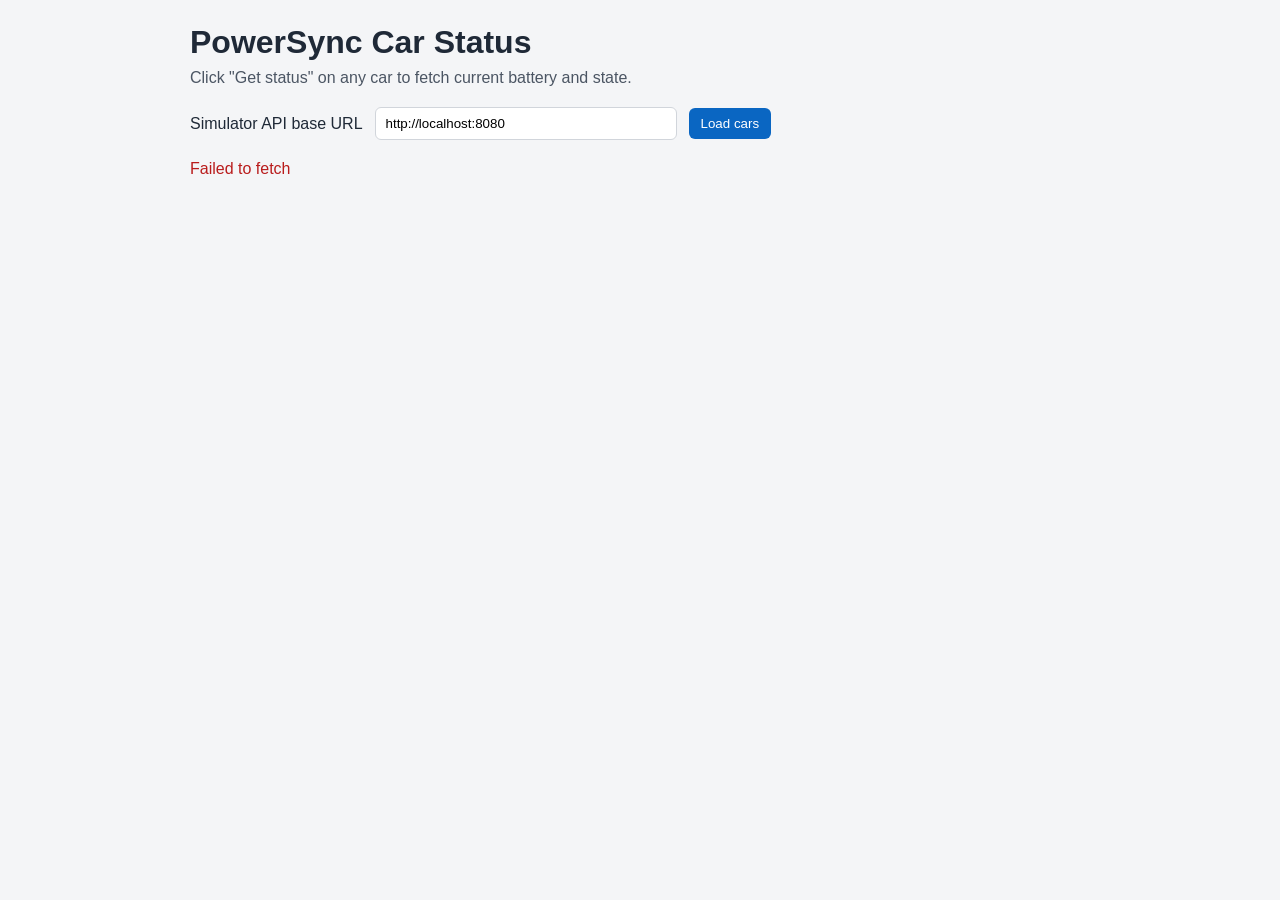
==== frontend/index.html @ c13ec38c "Add the frontend part" ====
<!doctype html>
<html lang="en">
<head>
  <meta charset="UTF-8">
  <meta name="viewport" content="width=device-width, initial-scale=1.0">
  <title>PowerSync Cars</title>
  <link rel="stylesheet" href="./styles.css">
</head>
<body>
  <main class="container">
    <h1>PowerSync Car Status</h1>
    <p class="subtitle">Click "Get status" on any car to fetch current battery and state.</p>

    <section class="controls">
      <label for="apiBaseUrl">Simulator API base URL</label>
      <input id="apiBaseUrl" type="text" value="http://localhost:8080" />
      <button id="loadCarsButton" type="button">Load cars</button>
    </section>

    <section id="error" class="error" aria-live="polite"></section>
    <section id="carsContainer" class="cars"></section>
  </main>

  <script src="./script.js"></script>
</body>
</html>
---- frontend/styles.css ----
body {
  margin: 0;
  font-family: Arial, sans-serif;
  background: #f4f5f7;
  color: #1f2937;
}

.container {
  max-width: 900px;
  margin: 0 auto;
  padding: 24px 16px 48px;
}

h1 {
  margin: 0 0 8px;
}

.subtitle {
  margin-top: 0;
  color: #4b5563;
}

.controls {
  display: flex;
  gap: 12px;
  align-items: center;
  flex-wrap: wrap;
  margin: 20px 0;
}

.controls input {
  min-width: 280px;
  padding: 8px 10px;
  border: 1px solid #d1d5db;
  border-radius: 6px;
}

button {
  padding: 8px 12px;
  border: none;
  border-radius: 6px;
  background: #0a66c2;
  color: white;
  cursor: pointer;
}

button:hover {
  background: #084d92;
}

.cars {
  display: grid;
  grid-template-columns: repeat(auto-fill, minmax(230px, 1fr));
  gap: 12px;
}

.car-card {
  background: white;
  border: 1px solid #e5e7eb;
  border-radius: 8px;
  padding: 12px;
}

.car-title {
  margin: 0 0 8px;
  font-size: 18px;
}

.car-vin {
  margin: 0 0 12px;
  color: #6b7280;
  font-size: 14px;
}

.status {
  margin-top: 12px;
  padding-top: 10px;
  border-top: 1px solid #e5e7eb;
  font-size: 14px;
  line-height: 1.5;
}

.error {
  min-height: 20px;
  margin-bottom: 12px;
  color: #b91c1c;
}
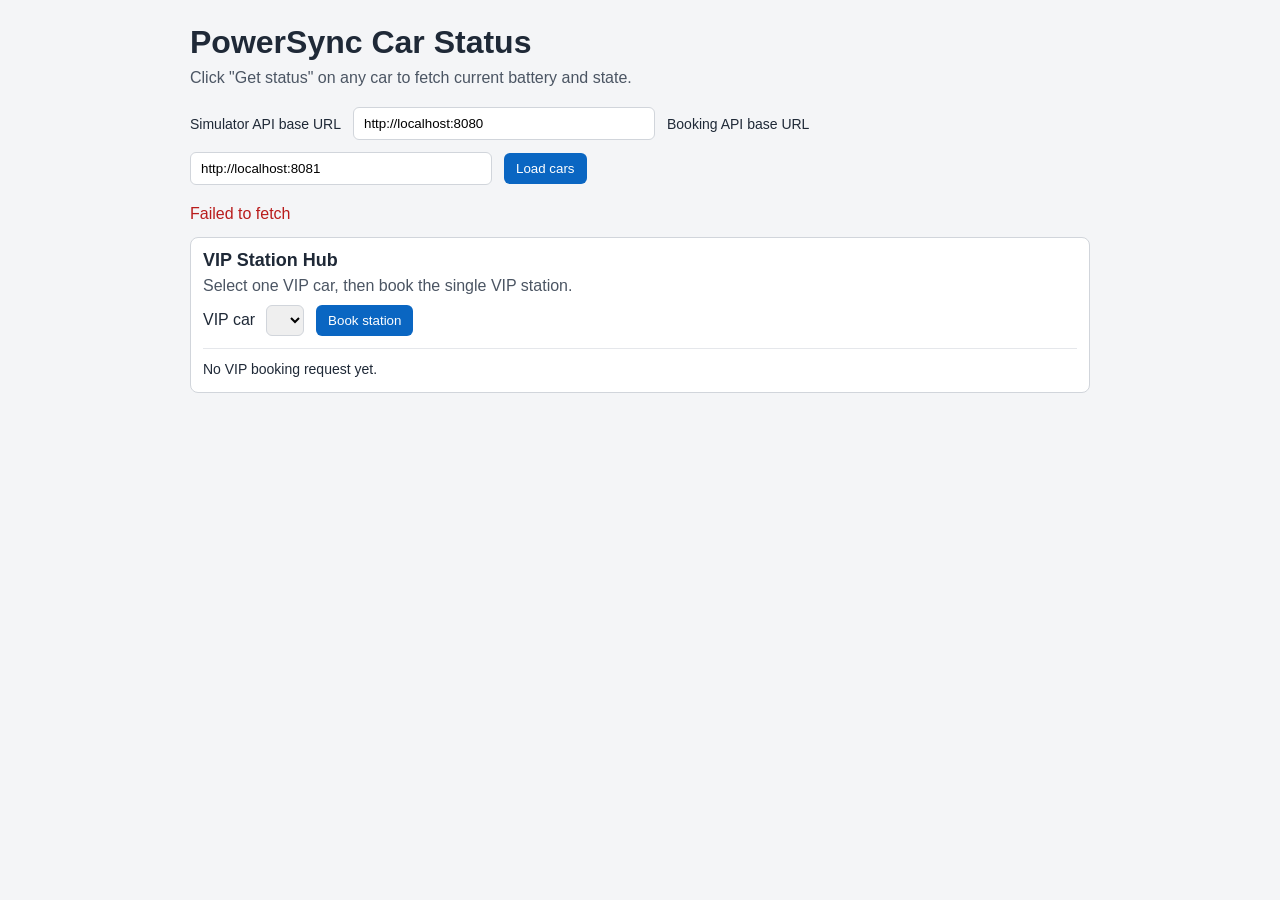
==== commit 6f0fc825: "Add the selection logic of the two VIP cars and the logic of booking the VIP charging station" ====
--- a/frontend/index.html
+++ b/frontend/index.html
@@ -14,10 +14,20 @@
     <section class="controls">
       <label for="apiBaseUrl">Simulator API base URL</label>
       <input id="apiBaseUrl" type="text" value="http://localhost:8080" />
+      <label for="bookingApiBaseUrl">Booking API base URL</label>
+      <input id="bookingApiBaseUrl" type="text" value="http://localhost:8081" />
       <button id="loadCarsButton" type="button">Load cars</button>
     </section>
 
     <section id="error" class="error" aria-live="polite"></section>
+    <section class="vip-panel">
+      <h2>VIP Station Hub</h2>
+      <p>Select one VIP car, then book the single VIP station.</p>
+      <label for="vipCarSelect">VIP car</label>
+      <select id="vipCarSelect"></select>
+      <button id="bookVipButton" type="button">Book station</button>
+      <div id="vipResult" class="status">No VIP booking request yet.</div>
+    </section>
     <section id="carsContainer" class="cars"></section>
   </main>
 
--- a/frontend/styles.css
+++ b/frontend/styles.css
@@ -33,6 +33,10 @@
   padding: 8px 10px;
   border: 1px solid #d1d5db;
   border-radius: 6px;
+}
+
+.controls label {
+  font-size: 14px;
 }
 
 button {
@@ -85,3 +89,28 @@
   margin-bottom: 12px;
   color: #b91c1c;
 }
+
+.vip-panel {
+  margin-bottom: 16px;
+  padding: 12px;
+  border: 1px solid #d1d5db;
+  border-radius: 8px;
+  background: #ffffff;
+}
+
+.vip-panel h2 {
+  margin: 0 0 6px;
+  font-size: 18px;
+}
+
+.vip-panel p {
+  margin: 0 0 10px;
+  color: #4b5563;
+}
+
+.vip-panel select {
+  margin: 0 8px 0 6px;
+  padding: 6px 8px;
+  border: 1px solid #d1d5db;
+  border-radius: 6px;
+}
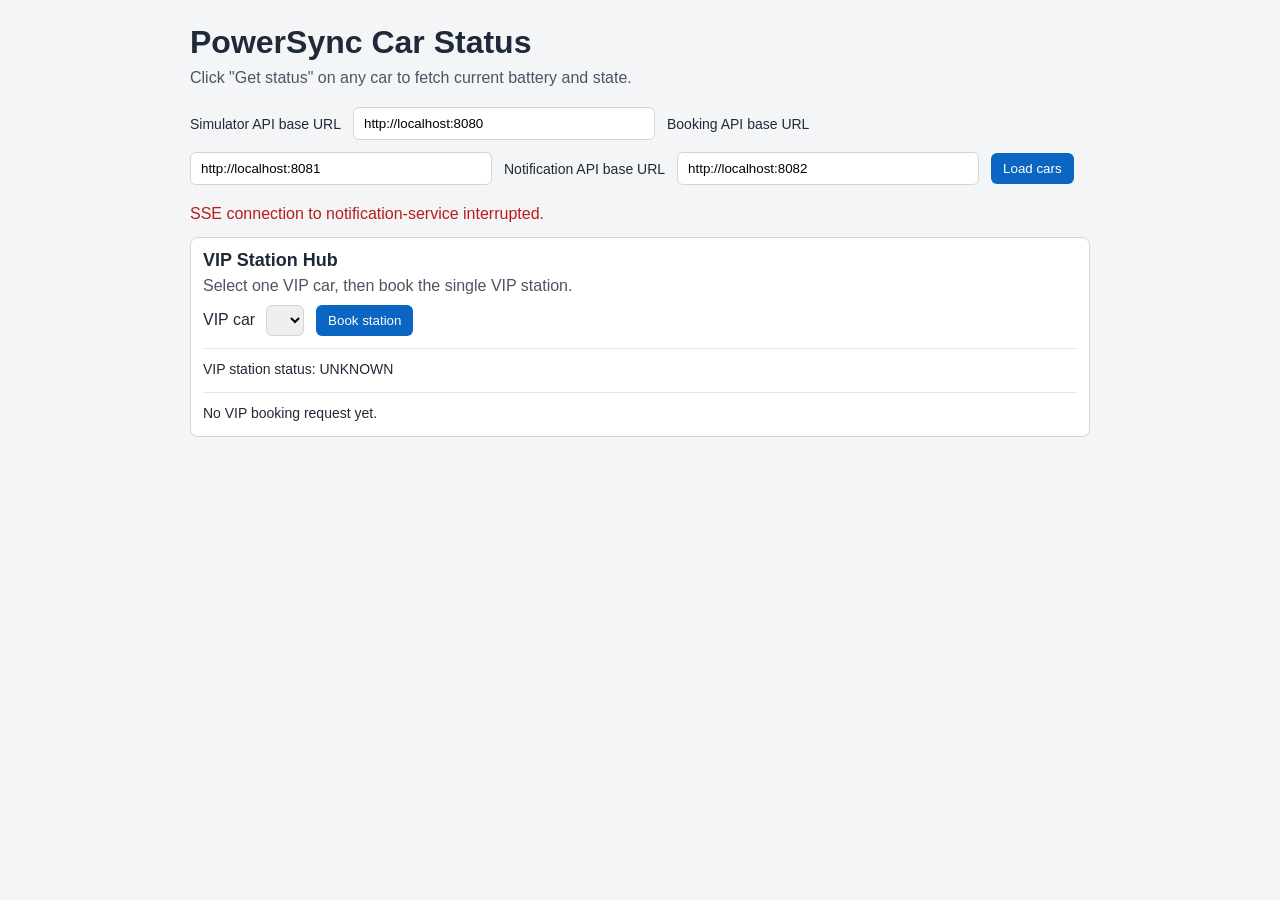
==== commit 24095ec4: "Add the notification service logic plus the SSE logic to connect the frontend with the notification " ====
--- a/frontend/index.html
+++ b/frontend/index.html
@@ -16,6 +16,8 @@
       <input id="apiBaseUrl" type="text" value="http://localhost:8080" />
       <label for="bookingApiBaseUrl">Booking API base URL</label>
       <input id="bookingApiBaseUrl" type="text" value="http://localhost:8081" />
+      <label for="notificationApiBaseUrl">Notification API base URL</label>
+      <input id="notificationApiBaseUrl" type="text" value="http://localhost:8082" />
       <button id="loadCarsButton" type="button">Load cars</button>
     </section>
 
@@ -26,6 +28,7 @@
       <label for="vipCarSelect">VIP car</label>
       <select id="vipCarSelect"></select>
       <button id="bookVipButton" type="button">Book station</button>
+      <div id="vipStationStatus" class="status">VIP station status: UNKNOWN</div>
       <div id="vipResult" class="status">No VIP booking request yet.</div>
     </section>
     <section id="carsContainer" class="cars"></section>
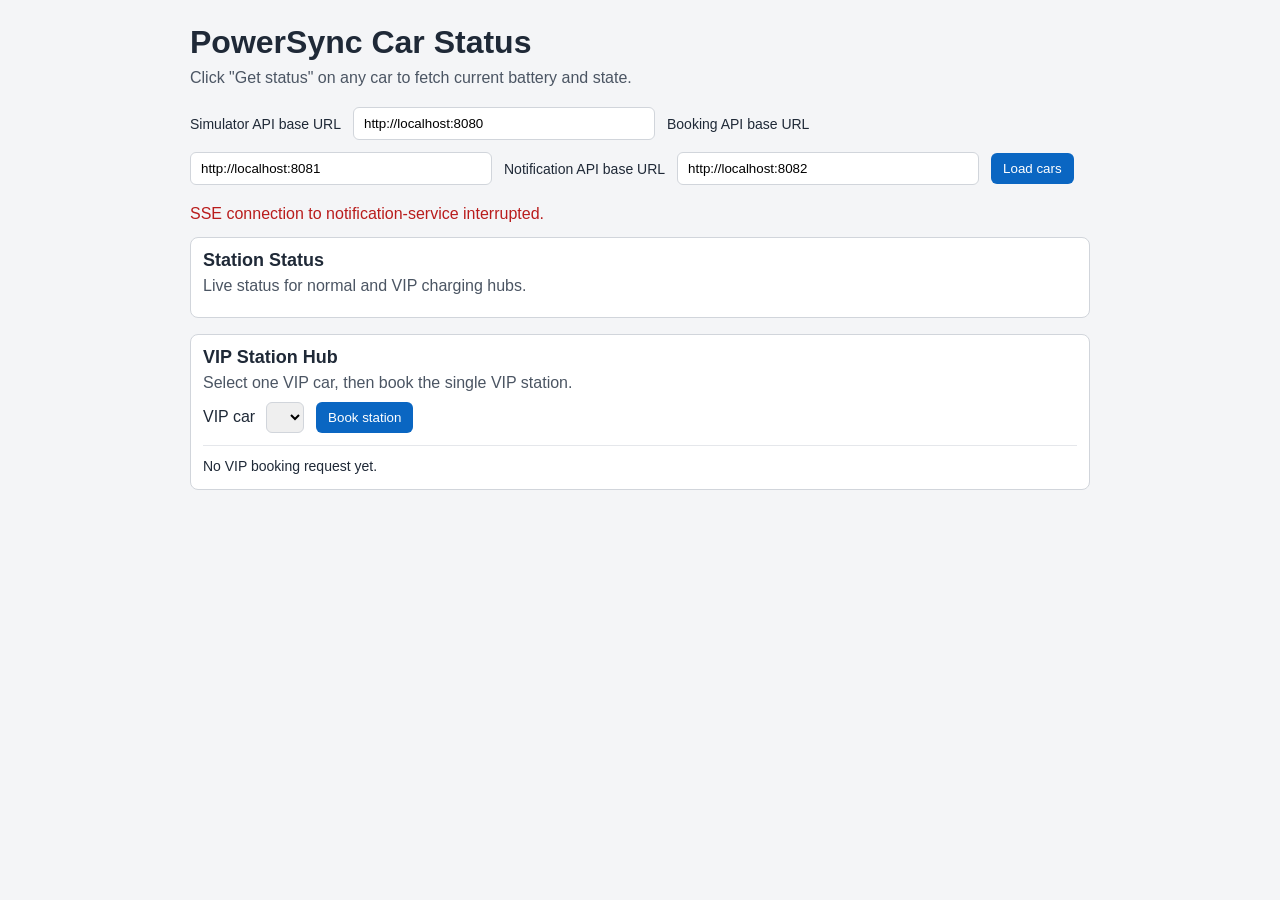
==== commit fa34b677: "Add the logic that the stations status will be updated by using SSE (no reload)" ====
--- a/frontend/index.html
+++ b/frontend/index.html
@@ -23,12 +23,16 @@
 
     <section id="error" class="error" aria-live="polite"></section>
     <section class="vip-panel">
+      <h2>Station Status</h2>
+      <p>Live status for normal and VIP charging hubs.</p>
+      <div id="stationsStatus" class="stations-grid"></div>
+    </section>
+    <section class="vip-panel">
       <h2>VIP Station Hub</h2>
       <p>Select one VIP car, then book the single VIP station.</p>
       <label for="vipCarSelect">VIP car</label>
       <select id="vipCarSelect"></select>
       <button id="bookVipButton" type="button">Book station</button>
-      <div id="vipStationStatus" class="status">VIP station status: UNKNOWN</div>
       <div id="vipResult" class="status">No VIP booking request yet.</div>
     </section>
     <section id="carsContainer" class="cars"></section>
--- a/frontend/styles.css
+++ b/frontend/styles.css
@@ -114,3 +114,22 @@
   border: 1px solid #d1d5db;
   border-radius: 6px;
 }
+
+.stations-grid {
+  display: grid;
+  grid-template-columns: repeat(auto-fill, minmax(220px, 1fr));
+  gap: 10px;
+}
+
+.station-card {
+  border: 1px solid #e5e7eb;
+  border-radius: 8px;
+  background: #fff;
+  padding: 10px;
+  font-size: 14px;
+}
+
+.station-name {
+  margin: 0 0 6px;
+  font-size: 16px;
+}
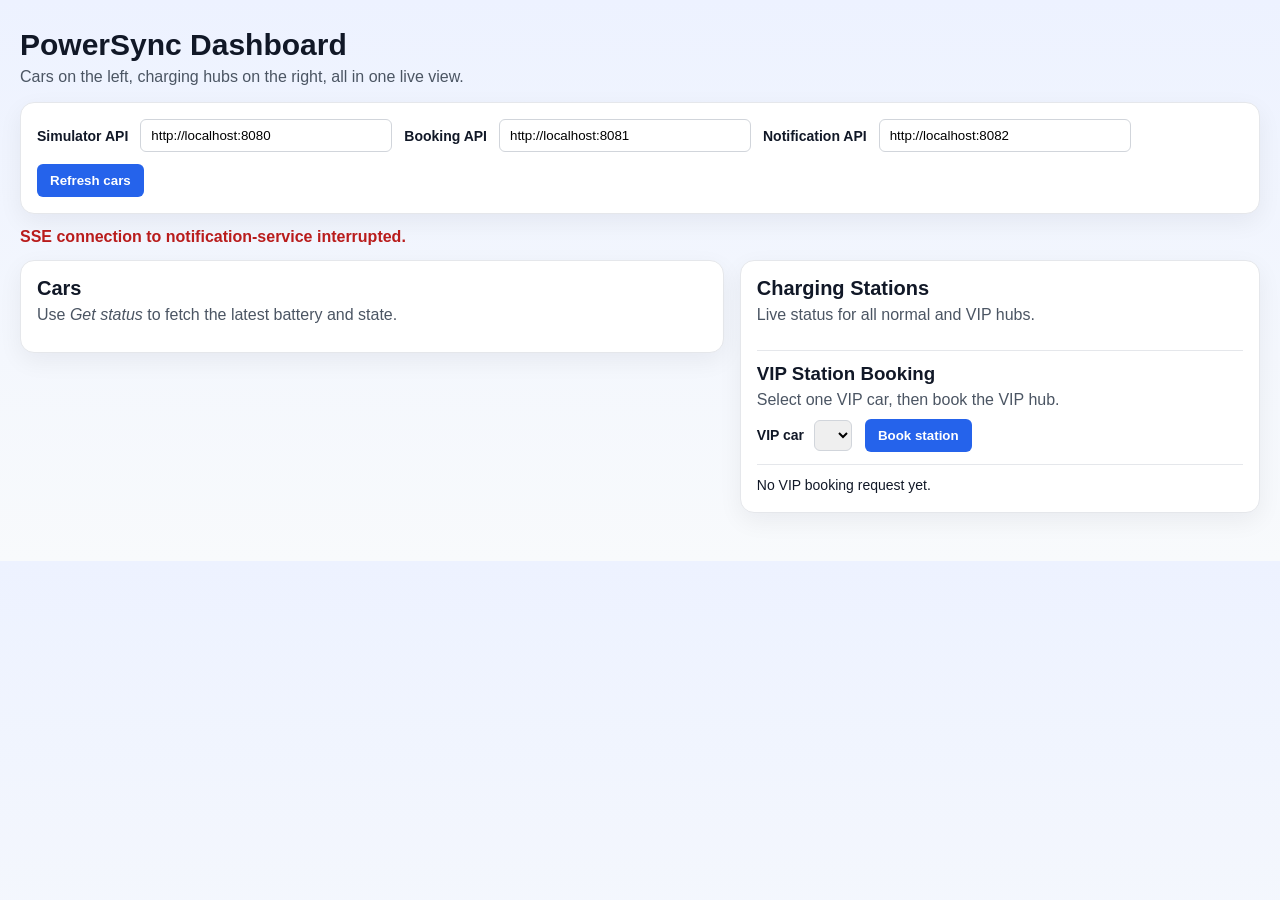
==== commit ff8cf1f5: "Add status icons for charging stations and cars plus reform the front end into two columns" ====
--- a/frontend/index.html
+++ b/frontend/index.html
@@ -8,34 +8,45 @@
 </head>
 <body>
   <main class="container">
-    <h1>PowerSync Car Status</h1>
-    <p class="subtitle">Click "Get status" on any car to fetch current battery and state.</p>
+    <header class="page-header">
+      <h1>PowerSync Dashboard</h1>
+      <p class="subtitle">Cars on the left, charging hubs on the right, all in one live view.</p>
+    </header>
 
-    <section class="controls">
-      <label for="apiBaseUrl">Simulator API base URL</label>
+    <section class="controls panel">
+      <label for="apiBaseUrl">Simulator API</label>
       <input id="apiBaseUrl" type="text" value="http://localhost:8080" />
-      <label for="bookingApiBaseUrl">Booking API base URL</label>
+      <label for="bookingApiBaseUrl">Booking API</label>
       <input id="bookingApiBaseUrl" type="text" value="http://localhost:8081" />
-      <label for="notificationApiBaseUrl">Notification API base URL</label>
+      <label for="notificationApiBaseUrl">Notification API</label>
       <input id="notificationApiBaseUrl" type="text" value="http://localhost:8082" />
-      <button id="loadCarsButton" type="button">Load cars</button>
+      <button id="loadCarsButton" type="button">Refresh cars</button>
     </section>
 
     <section id="error" class="error" aria-live="polite"></section>
-    <section class="vip-panel">
-      <h2>Station Status</h2>
-      <p>Live status for normal and VIP charging hubs.</p>
-      <div id="stationsStatus" class="stations-grid"></div>
+
+    <section class="dashboard-grid">
+      <section class="panel cars-panel">
+        <h2 class="panel-title">Cars</h2>
+        <p class="panel-subtitle">Use <em>Get status</em> to fetch the latest battery and state.</p>
+        <section id="carsContainer" class="cars"></section>
+      </section>
+
+      <section class="panel stations-panel">
+        <h2 class="panel-title">Charging Stations</h2>
+        <p class="panel-subtitle">Live status for all normal and VIP hubs.</p>
+        <div id="stationsStatus" class="stations-grid"></div>
+
+        <div class="vip-booking-block">
+          <h3>VIP Station Booking</h3>
+          <p>Select one VIP car, then book the VIP hub.</p>
+          <label for="vipCarSelect">VIP car</label>
+          <select id="vipCarSelect"></select>
+          <button id="bookVipButton" type="button">Book station</button>
+          <div id="vipResult" class="status">No VIP booking request yet.</div>
+        </div>
+      </section>
     </section>
-    <section class="vip-panel">
-      <h2>VIP Station Hub</h2>
-      <p>Select one VIP car, then book the single VIP station.</p>
-      <label for="vipCarSelect">VIP car</label>
-      <select id="vipCarSelect"></select>
-      <button id="bookVipButton" type="button">Book station</button>
-      <div id="vipResult" class="status">No VIP booking request yet.</div>
-    </section>
-    <section id="carsContainer" class="cars"></section>
   </main>
 
   <script src="./script.js"></script>
--- a/frontend/styles.css
+++ b/frontend/styles.css
@@ -1,23 +1,43 @@
 body {
   margin: 0;
-  font-family: Arial, sans-serif;
-  background: #f4f5f7;
-  color: #1f2937;
+  font-family: Inter, Arial, sans-serif;
+  background: linear-gradient(180deg, #edf2ff 0%, #f8fafc 100%);
+  color: #111827;
 }
 
 .container {
-  max-width: 900px;
+  max-width: 1240px;
   margin: 0 auto;
-  padding: 24px 16px 48px;
+  padding: 28px 20px 48px;
+}
+
+.page-header {
+  margin-bottom: 16px;
 }
 
 h1 {
-  margin: 0 0 8px;
+  margin: 0 0 6px;
+  font-size: 30px;
 }
 
 .subtitle {
   margin-top: 0;
   color: #4b5563;
+}
+
+.panel {
+  background: #ffffff;
+  border: 1px solid #e5e7eb;
+  border-radius: 14px;
+  box-shadow: 0 8px 24px rgba(15, 23, 42, 0.06);
+  padding: 16px;
+}
+
+.dashboard-grid {
+  display: grid;
+  grid-template-columns: 1.15fr 0.85fr;
+  gap: 16px;
+  align-items: start;
 }
 
 .controls {
@@ -25,11 +45,11 @@
   gap: 12px;
   align-items: center;
   flex-wrap: wrap;
-  margin: 20px 0;
+  margin: 0 0 14px;
 }
 
 .controls input {
-  min-width: 280px;
+  min-width: 230px;
   padding: 8px 10px;
   border: 1px solid #d1d5db;
   border-radius: 6px;
@@ -37,41 +57,64 @@
 
 .controls label {
   font-size: 14px;
+  font-weight: 600;
 }
 
 button {
-  padding: 8px 12px;
+  padding: 9px 13px;
   border: none;
   border-radius: 6px;
-  background: #0a66c2;
+  background: #2563eb;
   color: white;
   cursor: pointer;
+  font-weight: 600;
 }
 
 button:hover {
-  background: #084d92;
+  background: #1e4ed8;
 }
 
 .cars {
   display: grid;
   grid-template-columns: repeat(auto-fill, minmax(230px, 1fr));
-  gap: 12px;
+  gap: 10px;
 }
 
 .car-card {
-  background: white;
-  border: 1px solid #e5e7eb;
-  border-radius: 8px;
+  background: #ffffff;
+  border: 1px solid #e5e7eb;
+  border-radius: 12px;
   padding: 12px;
+  box-shadow: 0 6px 18px rgba(15, 23, 42, 0.05);
+  transition: transform 0.18s ease, box-shadow 0.18s ease, border-color 0.18s ease;
+}
+
+.car-card:hover {
+  transform: translateY(-2px);
+  border-color: #dbeafe;
+  box-shadow: 0 12px 28px rgba(37, 99, 235, 0.14);
+}
+
+.car-image-wrap {
+  margin: -4px -4px 10px;
+  border-radius: 10px;
+  overflow: hidden;
+  border: 1px solid #e5e7eb;
+}
+
+.car-image {
+  display: block;
+  width: 100%;
+  height: auto;
 }
 
 .car-title {
   margin: 0 0 8px;
-  font-size: 18px;
+  font-size: 17px;
 }
 
 .car-vin {
-  margin: 0 0 12px;
+  margin: 0 0 8px;
   color: #6b7280;
   font-size: 14px;
 }
@@ -88,33 +131,46 @@
   min-height: 20px;
   margin-bottom: 12px;
   color: #b91c1c;
-}
-
-.vip-panel {
-  margin-bottom: 16px;
-  padding: 12px;
-  border: 1px solid #d1d5db;
-  border-radius: 8px;
-  background: #ffffff;
-}
-
-.vip-panel h2 {
-  margin: 0 0 6px;
-  font-size: 18px;
-}
-
-.vip-panel p {
-  margin: 0 0 10px;
+  font-weight: 600;
+}
+
+.panel-title {
+  margin: 0;
+  font-size: 20px;
+}
+
+.panel-subtitle {
+  margin: 6px 0 12px;
   color: #4b5563;
 }
 
-.vip-panel select {
+.vip-booking-block select {
   margin: 0 8px 0 6px;
   padding: 6px 8px;
   border: 1px solid #d1d5db;
   border-radius: 6px;
 }
 
+.vip-booking-block {
+  margin-top: 14px;
+  padding-top: 12px;
+  border-top: 1px solid #e5e7eb;
+}
+
+.vip-booking-block h3 {
+  margin: 0 0 6px;
+}
+
+.vip-booking-block p {
+  margin: 0 0 10px;
+  color: #4b5563;
+}
+
+.vip-booking-block label {
+  font-weight: 600;
+  font-size: 14px;
+}
+
 .stations-grid {
   display: grid;
   grid-template-columns: repeat(auto-fill, minmax(220px, 1fr));
@@ -123,7 +179,7 @@
 
 .station-card {
   border: 1px solid #e5e7eb;
-  border-radius: 8px;
+  border-radius: 10px;
   background: #fff;
   padding: 10px;
   font-size: 14px;
@@ -133,3 +189,34 @@
   margin: 0 0 6px;
   font-size: 16px;
 }
+
+.status-dot {
+  display: inline-block;
+  width: 10px;
+  height: 10px;
+  border-radius: 50%;
+  margin-right: 8px;
+  vertical-align: middle;
+}
+
+.status-dot.green {
+  background: #16a34a;
+}
+
+.status-dot.red {
+  background: #dc2626;
+}
+
+.status-dot.yellow {
+  background: #ca8a04;
+}
+
+.status-dot.gray {
+  background: #6b7280;
+}
+
+@media (max-width: 980px) {
+  .dashboard-grid {
+    grid-template-columns: 1fr;
+  }
+}
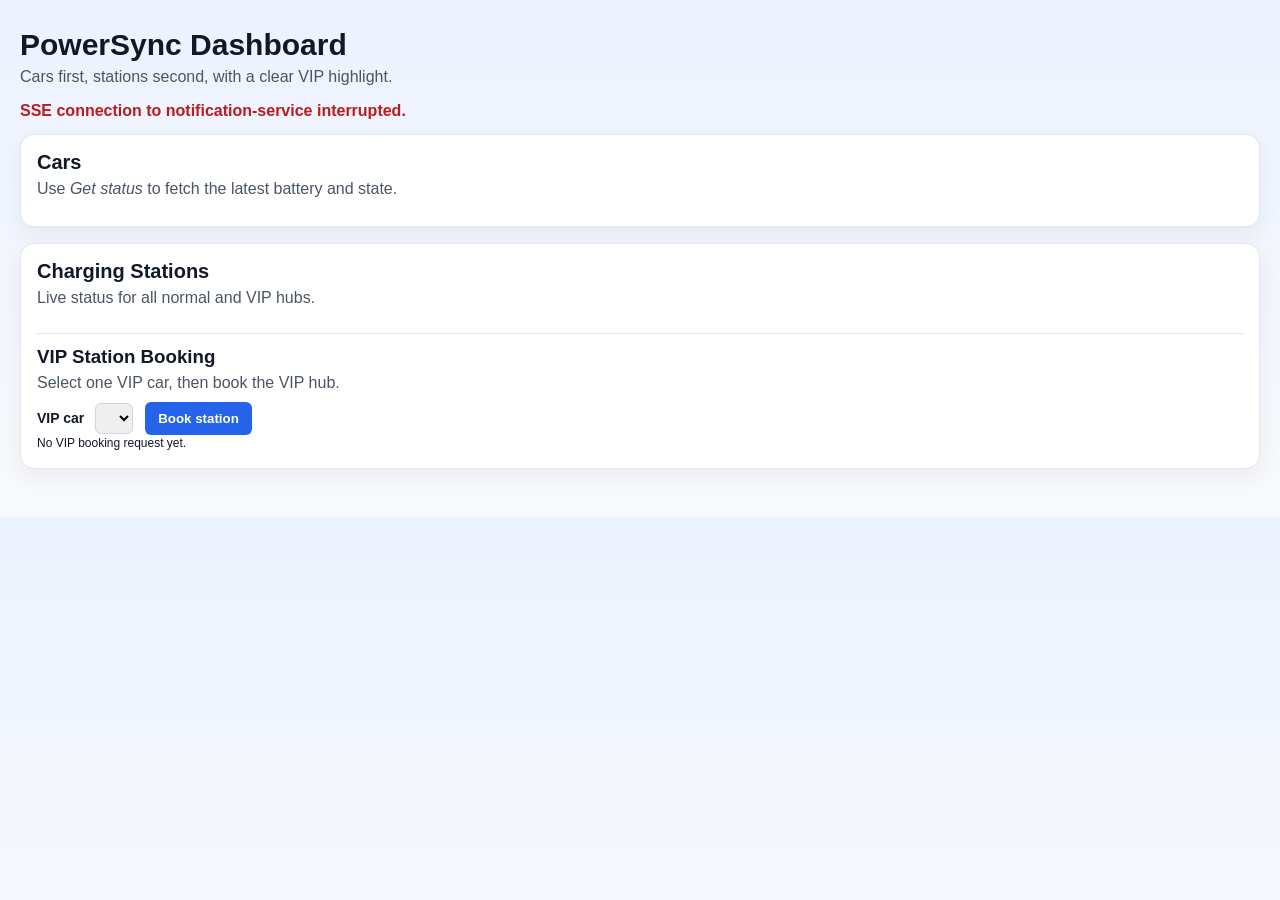
==== commit b41199c5: "Modify the frontend into two main rows and add the cars pictures" ====
--- a/frontend/index.html
+++ b/frontend/index.html
@@ -10,18 +10,8 @@
   <main class="container">
     <header class="page-header">
       <h1>PowerSync Dashboard</h1>
-      <p class="subtitle">Cars on the left, charging hubs on the right, all in one live view.</p>
+      <p class="subtitle">Cars first, stations second, with a clear VIP highlight.</p>
     </header>
-
-    <section class="controls panel">
-      <label for="apiBaseUrl">Simulator API</label>
-      <input id="apiBaseUrl" type="text" value="http://localhost:8080" />
-      <label for="bookingApiBaseUrl">Booking API</label>
-      <input id="bookingApiBaseUrl" type="text" value="http://localhost:8081" />
-      <label for="notificationApiBaseUrl">Notification API</label>
-      <input id="notificationApiBaseUrl" type="text" value="http://localhost:8082" />
-      <button id="loadCarsButton" type="button">Refresh cars</button>
-    </section>
 
     <section id="error" class="error" aria-live="polite"></section>
 
--- a/frontend/styles.css
+++ b/frontend/styles.css
@@ -35,29 +35,8 @@
 
 .dashboard-grid {
   display: grid;
-  grid-template-columns: 1.15fr 0.85fr;
+  grid-template-columns: 1fr;
   gap: 16px;
-  align-items: start;
-}
-
-.controls {
-  display: flex;
-  gap: 12px;
-  align-items: center;
-  flex-wrap: wrap;
-  margin: 0 0 14px;
-}
-
-.controls input {
-  min-width: 230px;
-  padding: 8px 10px;
-  border: 1px solid #d1d5db;
-  border-radius: 6px;
-}
-
-.controls label {
-  font-size: 14px;
-  font-weight: 600;
 }
 
 button {
@@ -76,7 +55,7 @@
 
 .cars {
   display: grid;
-  grid-template-columns: repeat(auto-fill, minmax(230px, 1fr));
+  grid-template-columns: repeat(3, minmax(0, 1fr));
   gap: 10px;
 }
 
@@ -84,9 +63,12 @@
   background: #ffffff;
   border: 1px solid #e5e7eb;
   border-radius: 12px;
-  padding: 12px;
+  padding: 9px;
   box-shadow: 0 6px 18px rgba(15, 23, 42, 0.05);
   transition: transform 0.18s ease, box-shadow 0.18s ease, border-color 0.18s ease;
+  display: flex;
+  gap: 10px;
+  align-items: stretch;
 }
 
 .car-card:hover {
@@ -95,36 +77,66 @@
   box-shadow: 0 12px 28px rgba(37, 99, 235, 0.14);
 }
 
+.vip-car-card {
+  border: 2px solid #d4a017;
+  box-shadow: 0 10px 24px rgba(212, 160, 23, 0.22);
+}
+
 .car-image-wrap {
-  margin: -4px -4px 10px;
+  margin: 0;
   border-radius: 10px;
   overflow: hidden;
   border: 1px solid #e5e7eb;
+  flex: 0 0 122px;
 }
 
 .car-image {
   display: block;
-  width: 100%;
-  height: auto;
+  width: 122px;
+  height: 100%;
+  object-fit: cover;
+}
+
+.car-body {
+  flex: 1;
+  min-width: 0;
+}
+
+.car-meta-row {
+  display: flex;
+  align-items: center;
+  gap: 8px;
+  flex-wrap: wrap;
 }
 
 .car-title {
-  margin: 0 0 8px;
-  font-size: 17px;
+  margin: 0;
+  font-size: 15px;
 }
 
 .car-vin {
-  margin: 0 0 8px;
+  margin: 0;
   color: #6b7280;
-  font-size: 14px;
+  font-size: 12px;
+}
+
+.car-status-row {
+  margin-top: 8px;
+  display: flex;
+  align-items: flex-start;
+  gap: 8px;
+}
+
+.car-status-row button {
+  flex: 0 0 auto;
 }
 
 .status {
-  margin-top: 12px;
-  padding-top: 10px;
-  border-top: 1px solid #e5e7eb;
-  font-size: 14px;
-  line-height: 1.5;
+  margin-top: 0;
+  padding-top: 0;
+  border-top: none;
+  font-size: 12px;
+  line-height: 1.4;
 }
 
 .error {
@@ -173,7 +185,7 @@
 
 .stations-grid {
   display: grid;
-  grid-template-columns: repeat(auto-fill, minmax(220px, 1fr));
+  grid-template-columns: repeat(3, minmax(0, 1fr));
   gap: 10px;
 }
 
@@ -183,6 +195,11 @@
   background: #fff;
   padding: 10px;
   font-size: 14px;
+}
+
+.vip-station-card {
+  border: 2px solid #d4a017;
+  box-shadow: 0 10px 24px rgba(212, 160, 23, 0.22);
 }
 
 .station-name {
@@ -216,7 +233,15 @@
 }
 
 @media (max-width: 980px) {
-  .dashboard-grid {
+  .cars,
+  .stations-grid {
+    grid-template-columns: repeat(2, minmax(0, 1fr));
+  }
+}
+
+@media (max-width: 700px) {
+  .cars,
+  .stations-grid {
     grid-template-columns: 1fr;
   }
 }
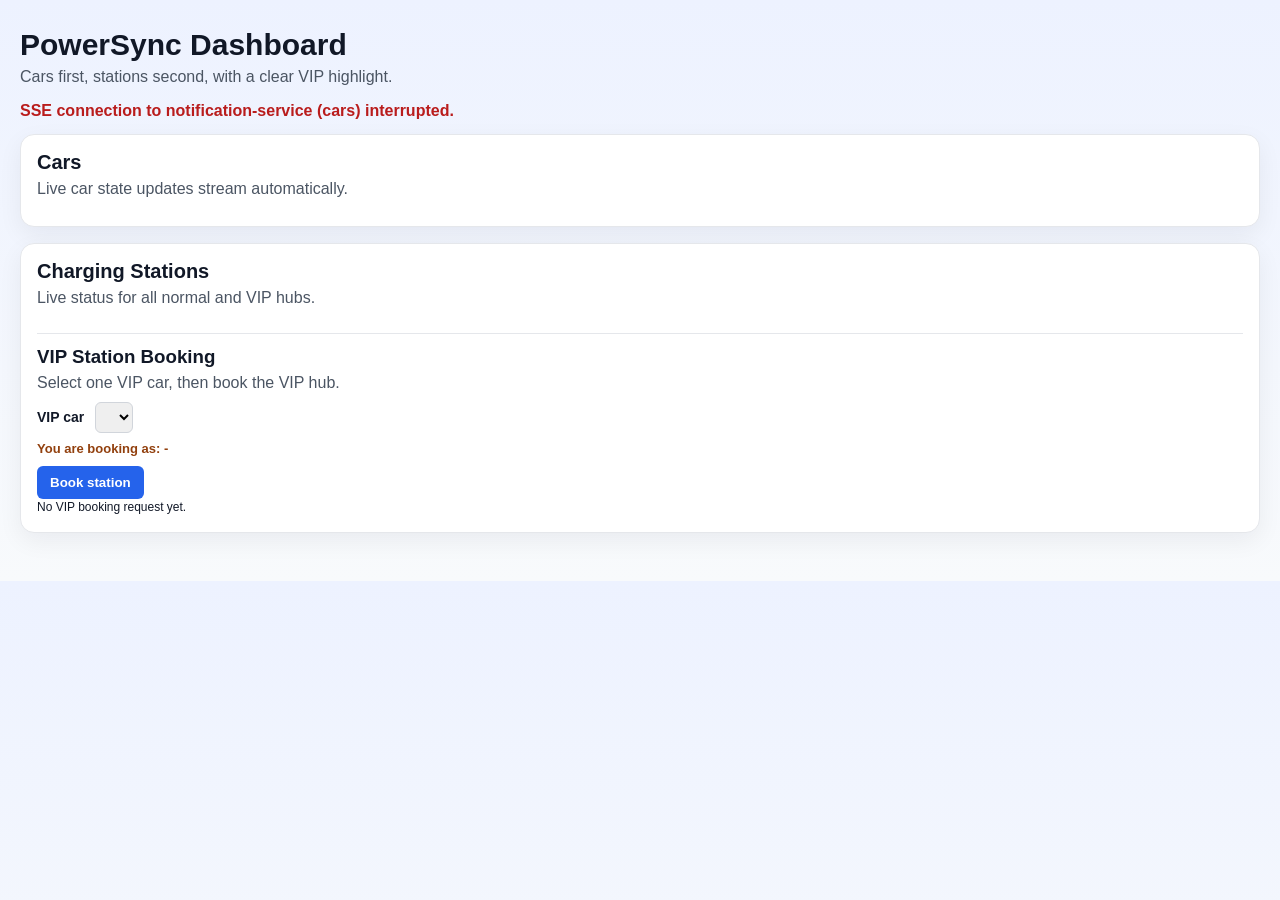
==== commit c3301127: "Add a modification for the font style in the frontend" ====
--- a/frontend/index.html
+++ b/frontend/index.html
@@ -18,7 +18,7 @@
     <section class="dashboard-grid">
       <section class="panel cars-panel">
         <h2 class="panel-title">Cars</h2>
-        <p class="panel-subtitle">Use <em>Get status</em> to fetch the latest battery and state.</p>
+        <p class="panel-subtitle">Live car state updates stream automatically.</p>
         <section id="carsContainer" class="cars"></section>
       </section>
 
@@ -32,6 +32,7 @@
           <p>Select one VIP car, then book the VIP hub.</p>
           <label for="vipCarSelect">VIP car</label>
           <select id="vipCarSelect"></select>
+          <div id="vipSelectionHint" class="vip-selection-hint">You are booking as: -</div>
           <button id="bookVipButton" type="button">Book station</button>
           <div id="vipResult" class="status">No VIP booking request yet.</div>
         </div>
--- a/frontend/styles.css
+++ b/frontend/styles.css
@@ -183,6 +183,13 @@
   font-size: 14px;
 }
 
+.vip-selection-hint {
+  margin: 8px 0 10px;
+  font-size: 13px;
+  font-weight: 600;
+  color: #92400e;
+}
+
 .stations-grid {
   display: grid;
   grid-template-columns: repeat(3, minmax(0, 1fr));
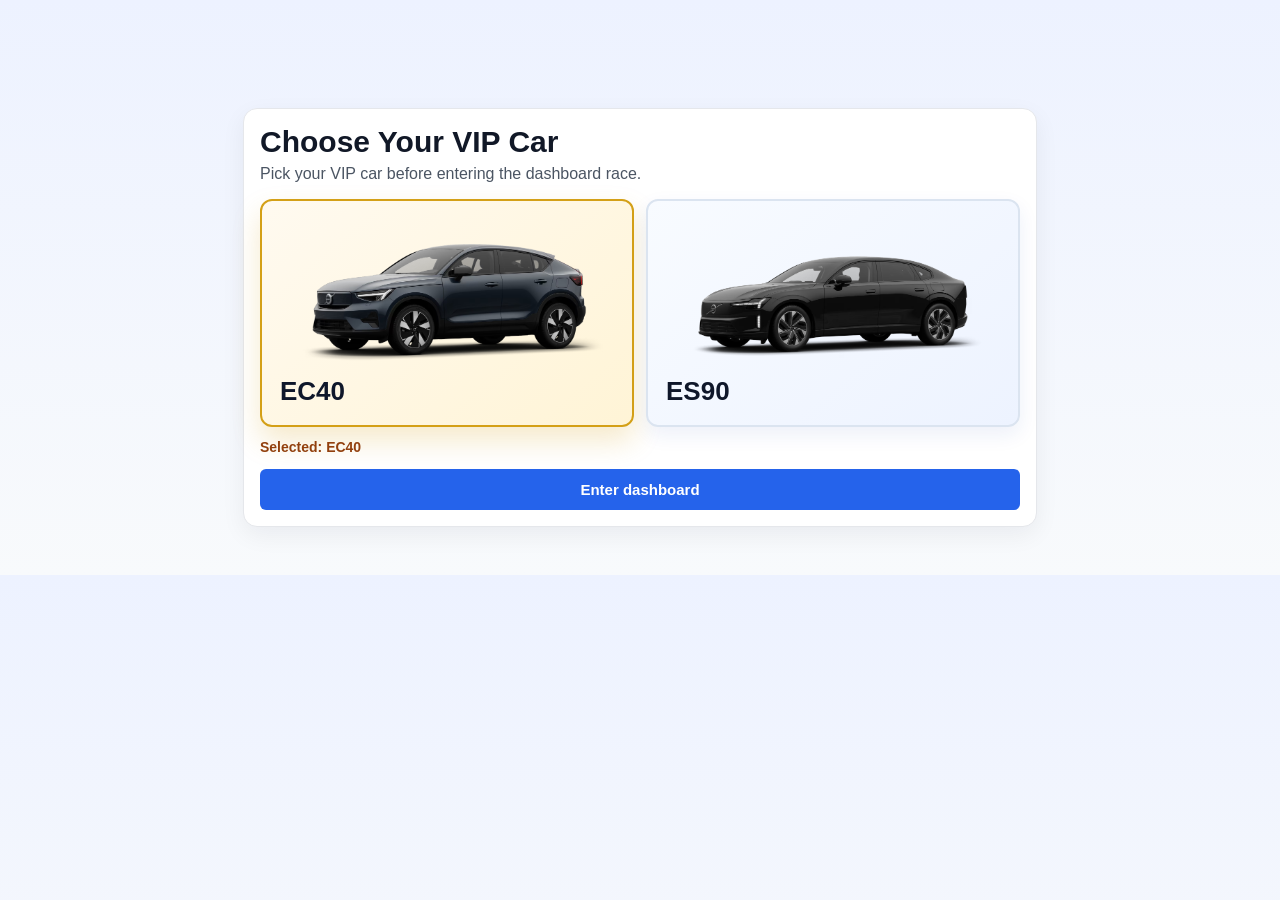
==== commit 4c7bae02: "Add the choose car page and the notification when a car reaches 80%" ====
--- a/frontend/index.html
+++ b/frontend/index.html
@@ -7,6 +7,7 @@
   <link rel="stylesheet" href="./styles.css">
 </head>
 <body>
+  <div id="toastContainer" class="toast-container" aria-live="polite" aria-atomic="true"></div>
   <main class="container">
     <header class="page-header">
       <h1>PowerSync Dashboard</h1>
@@ -29,9 +30,7 @@
 
         <div class="vip-booking-block">
           <h3>VIP Station Booking</h3>
-          <p>Select one VIP car, then book the VIP hub.</p>
-          <label for="vipCarSelect">VIP car</label>
-          <select id="vipCarSelect"></select>
+          <p>Your VIP driver is selected from the entry page.</p>
           <div id="vipSelectionHint" class="vip-selection-hint">You are booking as: -</div>
           <button id="bookVipButton" type="button">Book station</button>
           <div id="vipResult" class="status">No VIP booking request yet.</div>
--- a/frontend/styles.css
+++ b/frontend/styles.css
@@ -3,6 +3,36 @@
   font-family: Inter, Arial, sans-serif;
   background: linear-gradient(180deg, #edf2ff 0%, #f8fafc 100%);
   color: #111827;
+}
+
+.toast-container {
+  position: fixed;
+  top: 16px;
+  right: 16px;
+  z-index: 1000;
+  display: flex;
+  flex-direction: column;
+  gap: 8px;
+}
+
+.toast {
+  max-width: 360px;
+  background: #111827;
+  color: #f9fafb;
+  border-left: 4px solid #d4a017;
+  border-radius: 10px;
+  padding: 12px 14px;
+  font-size: 16px;
+  line-height: 1.35;
+  box-shadow: 0 10px 24px rgba(0, 0, 0, 0.28);
+  opacity: 0;
+  transform: translateY(-8px);
+  transition: opacity 0.2s ease, transform 0.2s ease;
+}
+
+.toast.show {
+  opacity: 1;
+  transform: translateY(0);
 }
 
 .container {
@@ -183,11 +213,87 @@
   font-size: 14px;
 }
 
+.change-driver-link {
+  display: inline-block;
+  margin: 0 0 10px;
+  color: #1e40af;
+  font-weight: 600;
+  text-decoration: none;
+}
+
+.change-driver-link:hover {
+  text-decoration: underline;
+}
+
 .vip-selection-hint {
   margin: 8px 0 10px;
   font-size: 13px;
   font-weight: 600;
   color: #92400e;
+}
+
+.driver-chooser-panel {
+  max-width: 760px;
+  margin: 80px auto 0;
+}
+
+.driver-cards {
+  display: grid;
+  grid-template-columns: repeat(2, minmax(0, 1fr));
+  gap: 12px;
+  margin-top: 10px;
+}
+
+.driver-card {
+  text-align: left;
+  border: 2px solid #dbe4f0;
+  border-radius: 12px;
+  background: linear-gradient(140deg, #f8fbff 0%, #edf3ff 100%);
+  color: #0f172a;
+  padding: 18px;
+  box-shadow: 0 8px 20px rgba(30, 64, 175, 0.08);
+  transition: transform 0.16s ease, box-shadow 0.16s ease, border-color 0.16s ease;
+}
+
+.driver-card-image {
+  display: block;
+  width: 100%;
+  height: 145px;
+  object-fit: cover;
+  border-radius: 10px;
+  margin-bottom: 12px;
+}
+
+.driver-card:hover {
+  transform: translateY(-2px);
+  border-color: #93c5fd;
+  box-shadow: 0 14px 28px rgba(37, 99, 235, 0.15);
+}
+
+.driver-card.selected {
+  border-color: #d4a017;
+  background: linear-gradient(140deg, #fffaf0 0%, #fff4d6 100%);
+  box-shadow: 0 14px 28px rgba(212, 160, 23, 0.22);
+}
+
+.driver-card-title {
+  display: block;
+  font-size: 26px;
+  font-weight: 700;
+}
+
+.driver-selection-text {
+  margin: 12px 0 10px;
+  font-size: 14px;
+  font-weight: 600;
+  color: #92400e;
+}
+
+.enter-dashboard-button {
+  width: 100%;
+  margin-top: 4px;
+  padding: 12px 14px;
+  font-size: 15px;
 }
 
 .stations-grid {
@@ -251,4 +357,8 @@
   .stations-grid {
     grid-template-columns: 1fr;
   }
-}
+
+  .driver-cards {
+    grid-template-columns: 1fr;
+  }
+}
